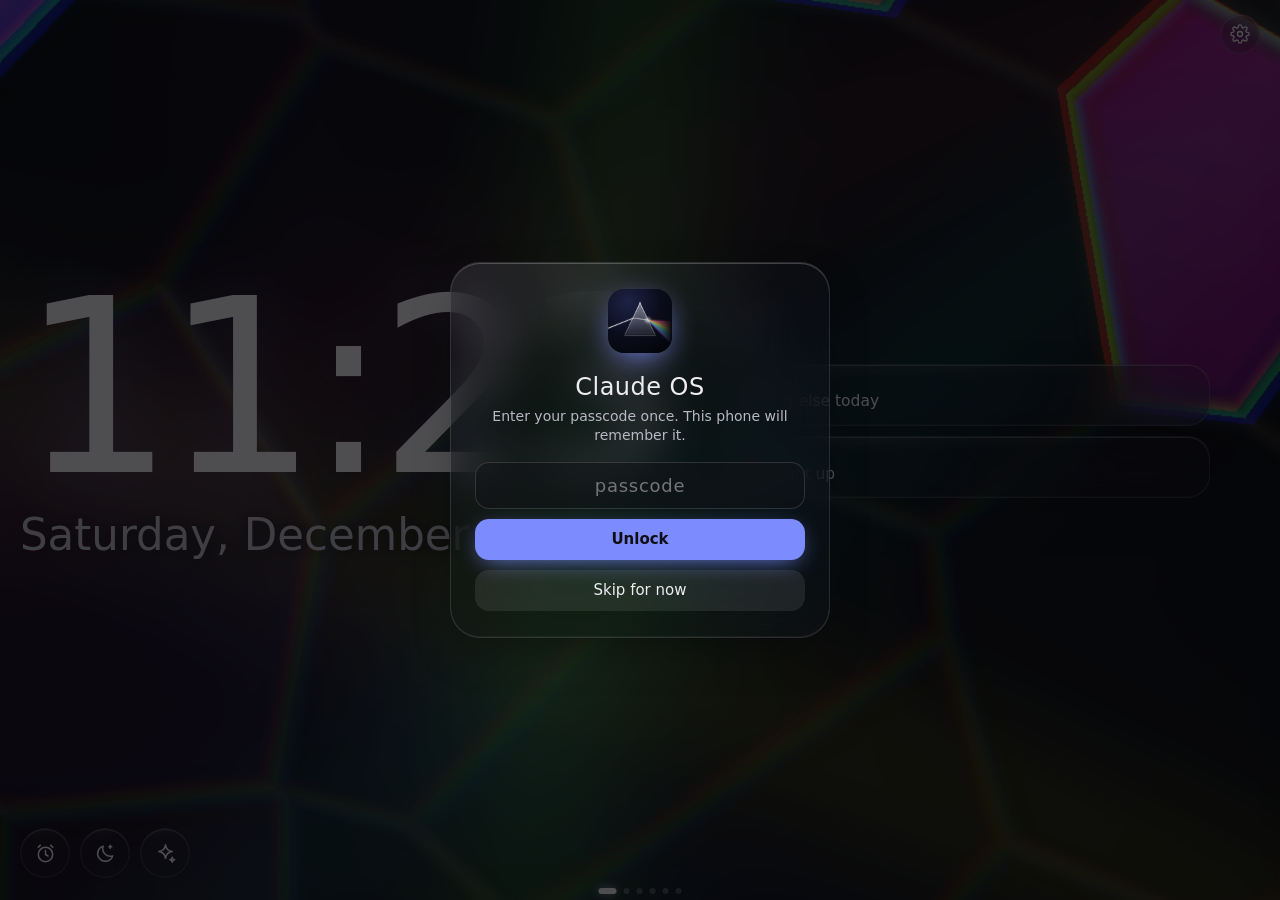
==== os/index.html @ 345c56c1 "Claude OS 2: swipe panels that loop, glass light backgrounds, calendar timetable, Blueprints, music," ====
<!doctype html>
<html lang="en">
<head>
<meta charset="utf-8">
<meta name="viewport" content="width=device-width, initial-scale=1, viewport-fit=cover, user-scalable=no">
<title>Claude OS</title>
<meta name="description" content="A desk display for Steven: clock, weather, the day ahead, timers, alarms, flags, and messages from Claude.">
<meta name="apple-mobile-web-app-capable" content="yes">
<meta name="mobile-web-app-capable" content="yes">
<meta name="apple-mobile-web-app-status-bar-style" content="black-translucent">
<meta name="apple-mobile-web-app-title" content="Claude OS">
<meta name="theme-color" content="#07080f">
<link rel="icon" href="icons/favicon.svg?v=1" type="image/svg+xml">
<link rel="icon" href="icons/favicon-32.png?v=1" sizes="32x32" type="image/png">
<link rel="apple-touch-icon" href="icons/apple-touch-icon.png?v=1">
<link rel="manifest" href="manifest.webmanifest?v=1">
<meta property="og:type" content="website">
<meta property="og:title" content="Claude OS">
<meta property="og:description" content="Clock, weather, the day ahead, timers, alarms, and messages from Claude.">
<meta property="og:image" content="https://feirzen.github.io/flag-hub/os/icons/og-image.png?v=1">
<meta property="og:url" content="https://feirzen.github.io/flag-hub/os/">
<meta name="twitter:card" content="summary_large_image">
<link rel="stylesheet" href="os.css?v=2">
</head>
<body>
<canvas id="gl" aria-hidden="true"></canvas>
<canvas id="prism" aria-hidden="true"></canvas>
<div id="dim" aria-hidden="true"></div>

<div id="mini" class="glass"></div>
<main id="deck"></main>
<div id="dots"></div>
<button id="gear" class="glass round" aria-label="Settings"></button>
<div id="toast" class="glass"></div>
<div id="net" hidden>offline</div>

<div id="sheetBack" hidden><div id="sheet" class="glass" role="dialog" aria-modal="true"></div></div>
<div id="ring" hidden></div>
<div id="gate"></div>

<script src="bg.js?v=2"></script>
<script src="prism.js?v=2"></script>
<script src="os.js?v=2"></script>
<script src="https://feirzen.github.io/flag-hub/kit/kit.js" data-app="claude-os" data-name="Claude OS" data-longpress="off" defer></script>
</body>
</html>
---- os/os.css ----
/* Claude OS: glass and light. Colors come from the kit (Light / Dark / Sepia / Chameleon). */
:root {
  --bg: #07080f; --surface: #12141f; --surface2: #0c0e17; --border: #232637; --border2: #353a52;
  --text: #f2f3fa; --dim: #b9bdd3; --muted: #7b809c; --accent: #9d8cff; --accBg: rgba(157,140,255,.14);
  --ok: #5fd7a4; --bad: #ff8a8a; --star: #f5c35a; --scrim: rgba(7,8,15,.82); --shadow: rgba(0,0,0,.55);
  --hi: rgba(255,255,255,.22); --glassA: 30%;
  --spectrum: #ff5f6d, #ffb347, #ffe66d, #6dffb0, #5fc8ff, #8b7bff, #d77bff;
  --ease: cubic-bezier(.22,.8,.24,1); --spring: cubic-bezier(.34,1.4,.5,1);
  --padT: max(14px, env(safe-area-inset-top)); --padR: max(20px, env(safe-area-inset-right));
  --padB: max(14px, env(safe-area-inset-bottom)); --padL: max(20px, env(safe-area-inset-left));
}
:root[data-mode="light"] { --hi: rgba(255,255,255,.75); --glassA: 55%; }

* { box-sizing: border-box; }
html, body { height: 100%; margin: 0; }
body { background: var(--bg); color: var(--text); overflow: hidden;
  font: 15px/1.4 -apple-system, BlinkMacSystemFont, "SF Pro Display", "Segoe UI", system-ui, sans-serif;
  -webkit-user-select: none; user-select: none; -webkit-tap-highlight-color: transparent; -webkit-font-smoothing: antialiased; }
button { font: inherit; color: inherit; background: none; border: 0; padding: 0; cursor: pointer; text-align: inherit; }
input { font: inherit; color: inherit; }
svg { display: block; }
[hidden] { display: none !important; }
.mut { color: var(--muted); } .dim { color: var(--dim); }

/* ---------- background ---------- */
#gl, #prism { position: fixed; inset: 0; width: 100%; height: 100%; z-index: 0; transition: opacity .65s ease; }
#prism { display: none; }
body.bg-swap #gl, body.bg-swap #prism { opacity: 0; }
#dim { position: fixed; inset: 0; background: #000; opacity: 0; pointer-events: none; z-index: 40; transition: opacity 3s ease; }

/* ---------- glass ---------- */
.glass { position: relative; isolation: isolate;
  background: color-mix(in srgb, var(--surface) var(--glassA), transparent);
  -webkit-backdrop-filter: blur(24px) saturate(180%); backdrop-filter: blur(24px) saturate(180%);
  border: 1px solid color-mix(in srgb, var(--text) 13%, transparent);
  box-shadow: inset 0 1px 0 var(--hi), inset 0 -1px 0 color-mix(in srgb, var(--text) 5%, transparent), 0 18px 50px -20px var(--shadow);
  border-radius: 22px; overflow: hidden; }
.glass::before { content: ""; position: absolute; inset: -40% -60%; z-index: -1; pointer-events: none;
  background: linear-gradient(105deg, transparent 42%, color-mix(in srgb, white 9%, transparent) 50%, transparent 58%);
  transform: translateX(-60%); animation: glint 11s var(--ease) infinite; animation-delay: var(--gd, 0s); }
.glass::after { content: ""; position: absolute; inset: 0; z-index: -1; pointer-events: none; border-radius: inherit;
  background: radial-gradient(120% 60% at 20% -10%, color-mix(in srgb, white 10%, transparent), transparent 60%); }
@keyframes glint { 0%, 55% { transform: translateX(-60%); } 100% { transform: translateX(60%); } }
.round { width: 50px; height: 50px; border-radius: 50%; display: grid; place-items: center; flex: none; transition: transform .35s var(--spring); }
.round:active { transform: scale(.9); }
.round svg { width: 23px; height: 23px; }
.pill { border-radius: 999px; }

/* ---------- deck of panels (loops forever) ---------- */
#deck { position: fixed; inset: 0; z-index: 10; display: flex; overflow-x: auto; overflow-y: hidden;
  scroll-snap-type: x mandatory; scrollbar-width: none; overscroll-behavior: none; -webkit-overflow-scrolling: touch; }
#deck::-webkit-scrollbar { display: none; }
#deck.nosnap { scroll-snap-type: none; }
.page { flex: 0 0 100%; width: 100%; height: 100%; scroll-snap-align: start; scroll-snap-stop: always; position: relative; min-width: 0;
  padding: var(--padT) var(--padR) calc(var(--padB) + 14px) var(--padL); }
.read { padding-top: calc(var(--padT) + 50px); display: grid; gap: 12px; min-height: 0; }
#dots { position: fixed; z-index: 20; left: 50%; bottom: max(6px, calc(env(safe-area-inset-bottom) - 8px)); transform: translateX(-50%); display: flex; gap: 7px; transition: opacity .9s var(--ease); }
#dots i { width: 6px; height: 6px; border-radius: 3px; background: color-mix(in srgb, var(--text) 25%, transparent); transition: .45s var(--spring); }
#dots i.on { width: 18px; background: var(--text); box-shadow: 0 0 10px color-mix(in srgb, var(--text) 60%, transparent); }
#mini { position: fixed; z-index: 20; top: var(--padT); left: var(--padL); padding: 6px 14px; border-radius: 999px; font-size: 19px; font-weight: 300; font-variant-numeric: tabular-nums;
  opacity: 0; transform: translateY(-8px) scale(.96); transition: .5s var(--ease); pointer-events: none; }
#mini small { font-size: 11.5px; color: var(--muted); margin-left: 6px; letter-spacing: .02em; }
body.reading #mini { opacity: 1; transform: none; }
#gear { position: fixed; top: var(--padT); right: var(--padR); width: 40px; height: 40px; z-index: 30; transition: opacity .9s var(--ease); }
#gear svg { width: 20px; height: 20px; }
#toast { position: fixed; z-index: 45; left: 50%; top: 40%; transform: translate(-50%, -50%) scale(.9); padding: 10px 20px; border-radius: 999px; font-size: 15px; opacity: 0; pointer-events: none; transition: .5s var(--spring); }
#toast.on { opacity: 1; transform: translate(-50%, -50%); }
#net { position: fixed; z-index: 20; right: 70px; top: calc(var(--padT) + 12px); font-size: 10.5px; letter-spacing: .12em; text-transform: uppercase; color: var(--muted); }

/* ---------- home ---------- */
.home { display: grid; grid-template-columns: minmax(0, 1.25fr) minmax(0, 1fr); gap: 20px; align-items: center; }
.hl { min-width: 0; transition: transform 2.2s var(--ease); align-self: center; margin-top: -30px; }
.clock { display: flex; align-items: flex-start; gap: .1em; line-height: .88; font-weight: 200; letter-spacing: -.045em;
  font-size: min(19vw, 38vh); font-variant-numeric: tabular-nums; white-space: nowrap; }
.hm { background: linear-gradient(100deg, var(--text) 0%, var(--text) 38%, #ff7a85 44%, #ffd27a 47%, #9dffc9 50%, #7fd4ff 53%, #b49bff 56%, var(--text) 62%, var(--text) 100%);
  background-size: 320% 100%; background-position: 100% 0; -webkit-background-clip: text; background-clip: text; color: transparent;
  animation: sheen 16s linear infinite; filter: drop-shadow(0 0 28px color-mix(in srgb, var(--accent) 22%, transparent)); }
@keyframes sheen { 0% { background-position: 100% 0; } 45%, 100% { background-position: 0% 0; } }
.ampm { font-size: .2em; font-weight: 400; letter-spacing: .06em; color: var(--dim); margin-top: .5em; }
.date { margin-top: 10px; font-size: min(3.4vw, 6vh); color: var(--dim); text-shadow: 0 1px 14px var(--bg); }
.wx { margin-top: 12px; display: inline-flex; align-items: center; gap: 10px; padding: 7px 16px 7px 10px; font-size: 15px; }
.wx .wi svg { width: 28px; height: 28px; } .wx b { font-size: 19px; font-weight: 500; } .wx .mut { font-size: 13px; }
.headline { margin-top: 10px; font-size: 15px; color: var(--dim); text-shadow: 0 1px 10px var(--bg); display: -webkit-box; -webkit-line-clamp: 2; -webkit-box-orient: vertical; overflow: hidden; }
.glance { display: flex; flex-direction: column; gap: 10px; align-self: center; margin-top: -24px; padding-right: 50px; min-width: 0; }
.g { display: flex; gap: 12px; align-items: center; padding: 12px 14px; width: 100%; transition: transform .35s var(--spring); }
.g:active { transform: scale(.97); }
.g > div { min-width: 0; flex: 1; }
.g .k { font-size: 10.5px; letter-spacing: .14em; text-transform: uppercase; color: var(--muted); }
.g .v { font-size: 15.5px; white-space: nowrap; overflow: hidden; text-overflow: ellipsis; }
.g .n { flex: none; min-width: 26px; height: 26px; padding: 0 7px; border-radius: 13px; display: grid; place-items: center; font-size: 13px; font-weight: 600; background: var(--accent); color: var(--bg); box-shadow: 0 0 14px var(--accent); }
.g .n.red { background: #ff5a3c; box-shadow: 0 0 14px #ff5a3c; } .g .n.teal { background: #2bb5a0; box-shadow: 0 0 14px #2bb5a0; }
.g .n.soft { background: color-mix(in srgb, var(--text) 14%, transparent); color: var(--text); box-shadow: none; }
.glance[data-count="4"] .g, .glance[data-count="5"] .g { padding: 8px 12px; } .glance[data-count="5"] { gap: 7px; }
.dock { position: absolute; left: var(--padL); right: var(--padR); bottom: calc(var(--padB) + 8px); display: flex; align-items: center; gap: 10px; transition: opacity .9s var(--ease); }
.chips { display: flex; gap: 8px; overflow-x: auto; scrollbar-width: none; min-width: 0; }
.chips::-webkit-scrollbar { display: none; }
.chip { display: flex; align-items: center; gap: 8px; padding: 6px 12px 6px 6px; border-radius: 999px; flex: none; font-variant-numeric: tabular-nums; font-size: 14px; animation: pop .5s var(--spring); }
.chip svg { width: 34px; height: 34px; } .chip .ai { width: 34px; display: grid; place-items: center; color: var(--star); } .chip .ai svg { width: 22px; height: 22px; }
.chip .lbl { color: var(--muted); font-size: 12px; max-width: 8em; overflow: hidden; text-overflow: ellipsis; white-space: nowrap; }
.chip.paused { opacity: .6; }
@keyframes pop { from { transform: scale(.6); opacity: 0; } }

/* ---------- reading panels ---------- */
.card { padding: 14px 16px; min-height: 0; overflow-y: auto; scrollbar-width: none; }
.card::-webkit-scrollbar { display: none; }
.h { font-size: 11px; letter-spacing: .14em; text-transform: uppercase; color: var(--muted); margin: 0 0 8px; }
.sum { font-size: 16px; line-height: 1.45; margin: 0 0 10px; }
.empty { color: var(--muted); padding: 18px 0; text-align: center; } .empty.sm { padding: 6px 0; text-align: left; }
.link { color: var(--accent); text-decoration: none; font-size: 13px; }
.rowhead { display: flex; align-items: center; justify-content: space-between; gap: 10px; padding-right: 50px; }
.rowhead .h { margin: 0; }

.today { grid-template-columns: minmax(0, 1.35fr) minmax(0, 1fr); }
.ev { display: grid; grid-template-columns: 84px 1fr; gap: 10px; padding: 8px 0; border-top: 1px solid color-mix(in srgb, var(--text) 8%, transparent); align-items: baseline; }
.ev:first-of-type { border-top: 0; }
.ev .t { font-variant-numeric: tabular-nums; color: var(--dim); font-size: 14px; } .ev .w { color: var(--muted); font-size: 12.5px; }
.ev.past { opacity: .42; } .ev.next .t { color: var(--accent); }
.ev.next .n { text-shadow: 0 0 18px color-mix(in srgb, var(--accent) 55%, transparent); }
.tags { display: flex; flex-wrap: wrap; gap: 6px; }
.tag { padding: 4px 11px; border-radius: 999px; font-size: 13px; background: color-mix(in srgb, var(--accent) 16%, transparent); border: 1px solid color-mix(in srgb, var(--accent) 30%, transparent); }
.wxbig { display: flex; align-items: center; gap: 12px; }
.wxbig .wi svg { width: 46px; height: 46px; } .wxbig b { font-size: 46px; font-weight: 200; line-height: 1; }
.fc { display: grid; grid-template-columns: 44px 28px 40px 1fr; align-items: center; padding: 5px 0; font-size: 14px; border-top: 1px solid color-mix(in srgb, var(--text) 7%, transparent); }
.fc > span:last-child { text-align: right; } .fc .fi svg { width: 22px; height: 22px; } .fc .mut { font-size: 12px; }
.palabra { margin-top: 10px; padding: 9px 12px; border-radius: 14px; background: color-mix(in srgb, var(--accent) 11%, transparent); font-size: 14px; }

/* calendar */
.calendar { grid-template-rows: minmax(0, 1fr); }
.calcard { display: flex; flex-direction: column; padding: 10px 12px 0; }
.calhead { display: flex; align-items: center; justify-content: space-between; margin-bottom: 4px; }
.calhead .h { margin: 0; font-size: 12px; }
.calbody { flex: 1; min-height: 0; display: flex; flex-direction: column; }
.cgrid { display: grid; grid-template-columns: 42px repeat(var(--n), minmax(0, 1fr)); }
.cdh { text-align: center; padding: 2px 0 6px; font-size: 12px; color: var(--muted); display: flex; gap: 6px; justify-content: center; align-items: baseline; }
.cdh b { font-size: 17px; font-weight: 400; color: var(--dim); }
.cdh.on b { color: var(--bg); background: var(--accent); border-radius: 999px; padding: 0 8px; box-shadow: 0 0 14px var(--accent); }
.cgrid.ad { padding-bottom: 4px; border-bottom: 1px solid color-mix(in srgb, var(--text) 10%, transparent); }
.cad { display: flex; flex-wrap: wrap; gap: 3px; padding: 0 2px; }
.ce-ad { font-size: 11px; padding: 2px 7px; border-radius: 7px; background: color-mix(in srgb, var(--accent) 22%, transparent); white-space: nowrap; overflow: hidden; text-overflow: ellipsis; max-width: 100%; }
.ce-ad.routine { background: color-mix(in srgb, var(--text) 8%, transparent); color: var(--muted); }
.cscroll { flex: 1; min-height: 0; overflow-y: auto; scrollbar-width: none; -webkit-mask-image: linear-gradient(transparent, #000 10px, #000 calc(100% - 14px), transparent); mask-image: linear-gradient(transparent, #000 10px, #000 calc(100% - 14px), transparent); }
.cscroll::-webkit-scrollbar { display: none; }
.cgrid.body { position: relative; margin: 6px 0 10px; background-image: repeating-linear-gradient(to bottom, color-mix(in srgb, var(--text) 8%, transparent) 0 1px, transparent 1px var(--hp)); }
.gut { position: relative; }
.hr { position: absolute; left: 0; right: 6px; transform: translateY(-50%); font-size: 10.5px; color: var(--muted); text-align: right; font-variant-numeric: tabular-nums; }
.ccol { position: relative; border-left: 1px solid color-mix(in srgb, var(--text) 7%, transparent); }
.ccol.on { background: linear-gradient(to bottom, color-mix(in srgb, var(--accent) 6%, transparent), transparent); }
.ce { position: absolute; border-radius: 8px; padding: 3px 6px; overflow: hidden; font-size: 11.5px; line-height: 1.25;
  background: color-mix(in srgb, var(--accent) 24%, transparent); border-left: 3px solid var(--accent);
  -webkit-backdrop-filter: blur(10px); backdrop-filter: blur(10px); }
.ce b { font-weight: 500; display: block; white-space: nowrap; overflow: hidden; text-overflow: ellipsis; }
.ce span { color: var(--dim); font-size: 10.5px; }
.ce.routine { background: color-mix(in srgb, var(--text) 6%, transparent); border-left-color: color-mix(in srgb, var(--text) 25%, transparent); color: var(--muted); }
.ce.routine b { font-weight: 400; } .ce.routine span { color: var(--muted); }
.ce.key { background: color-mix(in srgb, var(--accent) 38%, transparent); box-shadow: 0 0 18px -4px var(--accent); border-left-color: #fff; }
.now { position: absolute; left: -4px; right: 0; height: 2px; background: linear-gradient(90deg, #ff7a85, #ffd27a, #9dffc9, #7fd4ff, #b49bff); box-shadow: 0 0 10px #fff8; z-index: 2; }
.now::before { content: ""; position: absolute; left: -2px; top: -3px; width: 8px; height: 8px; border-radius: 50%; background: #ff7a85; box-shadow: 0 0 8px #ff7a85; }

/* inbox */
.inbox { grid-template-rows: auto minmax(0, 1fr); }
.inboxgrid { display: grid; grid-template-columns: 1fr 1fr; gap: 10px; align-content: start; overflow-y: auto; scrollbar-width: none; min-height: 0; padding-bottom: 6px; }
.inboxgrid::-webkit-scrollbar { display: none; }
.inboxgrid .empty { grid-column: 1 / -1; }
.msg { padding: 12px 14px 12px 28px; border-radius: 18px; transition: opacity .3s; }
.msg::before { content: ""; position: absolute; left: 12px; top: 18px; width: 7px; height: 7px; border-radius: 50%; background: var(--c, var(--accent)); box-shadow: 0 0 10px var(--c, var(--accent)); z-index: 1; }
.msg.read { opacity: .55; } .msg.read::before { box-shadow: none; }
.msg .tt { font-weight: 600; font-size: 15px; }
.msg .bd { color: var(--dim); font-size: 14px; margin-top: 2px; display: -webkit-box; -webkit-line-clamp: 3; -webkit-box-orient: vertical; overflow: hidden; }
.msg.open { grid-column: 1 / -1; } .msg.open .bd { -webkit-line-clamp: unset; display: block; }
.msg .meta { color: var(--muted); font-size: 12px; margin-top: 4px; } .msg .meta a { color: var(--accent); text-decoration: none; }
.lv-good { --c: var(--ok); } .lv-warn { --c: var(--star); } .lv-alert { --c: var(--bad); }

/* flags */
.flags { grid-template-rows: auto minmax(0, 1fr); }
.stats { display: grid; grid-template-columns: repeat(4, 1fr); gap: 8px; margin-bottom: 10px; }
.stat { padding: 8px 10px; border-radius: 14px; background: color-mix(in srgb, var(--text) 6%, transparent); }
.stat b { display: block; font-size: 20px; font-weight: 500; } .stat span { font-size: 10px; letter-spacing: .1em; text-transform: uppercase; color: var(--muted); }
.fl { display: flex; gap: 8px; padding: 8px 0; border-top: 1px solid color-mix(in srgb, var(--text) 8%, transparent); font-size: 14px; align-items: flex-start; }
.fl .p { color: var(--muted); font-size: 12px; white-space: nowrap; margin-top: 1px; }
.fl .x { flex: 1; min-width: 0; overflow: hidden; text-overflow: ellipsis; white-space: nowrap; }
.fl .d { width: 7px; height: 7px; border-radius: 50%; flex: none; margin-top: 7px; background: #ff5a3c; } .fl .d.teal { background: #2bb5a0; }

/* music */
.music { display: flex; flex-direction: column; gap: 10px; }
.mtabs { display: flex; gap: 6px; flex-wrap: wrap; }
.mt { padding: 6px 14px; border-radius: 999px; font-size: 14px; color: var(--dim); background: color-mix(in srgb, var(--text) 7%, transparent); }
.mt.on { color: var(--text); background: color-mix(in srgb, var(--text) 16%, transparent); box-shadow: inset 0 1px 0 var(--hi); }
.player { flex: 1; min-height: 0; border-radius: 14px; overflow: hidden; }
.player iframe { width: 100%; height: 100%; min-height: 152px; border: 0; border-radius: 14px; display: block; }

/* ---------- screensaver ---------- */
body.idle .glance, body.idle .dock, body.idle #gear, body.idle .headline, body.idle #dots, body.idle #toast { opacity: 0; pointer-events: none; }
body.idle .glance { transform: translateX(30px); transition: opacity .9s var(--ease), transform .9s var(--ease); }
body.idle #deck { overflow: hidden; }
body.idle .wx { pointer-events: none; }

/* ---------- controls shared by sheets ---------- */
.seg { display: inline-flex; padding: 3px; border-radius: 999px; background: color-mix(in srgb, var(--text) 8%, transparent); flex-wrap: wrap; }
.seg.glass { background: color-mix(in srgb, var(--surface) var(--glassA), transparent); }
.seg button { padding: 6px 13px; border-radius: 999px; font-size: 13.5px; color: var(--dim); transition: background .3s, color .3s; }
.seg button.on { background: color-mix(in srgb, var(--text) 16%, transparent); color: var(--text); box-shadow: inset 0 1px 0 var(--hi); }
#sheetBack { position: fixed; inset: 0; z-index: 50; display: grid; place-items: center; padding: 12px; background: color-mix(in srgb, var(--bg) 35%, transparent); animation: fade .35s var(--ease); }
#sheet { width: min(620px, 100%); max-height: calc(100vh - 24px); overflow-y: auto; padding: 16px 20px 20px; border-radius: 28px;
  background: color-mix(in srgb, var(--surface) 62%, transparent); animation: rise .5s var(--spring); scrollbar-width: none; }
#sheet::-webkit-scrollbar { display: none; }
@keyframes fade { from { opacity: 0; } }
@keyframes rise { from { transform: translateY(24px) scale(.96); opacity: 0; } }
.sh-top { display: flex; align-items: center; justify-content: space-between; margin-bottom: 12px; }
.sh-top h2 { margin: 0; font-size: 20px; font-weight: 600; }
.close { width: 34px; height: 34px; border-radius: 50%; display: grid; place-items: center; background: color-mix(in srgb, var(--text) 10%, transparent); }
.close svg { width: 16px; height: 16px; }
.grid { display: grid; grid-template-columns: repeat(auto-fill, minmax(76px, 1fr)); gap: 8px; }
.btn { padding: 10px 14px; border-radius: 14px; background: color-mix(in srgb, var(--text) 9%, transparent); font-size: 15px; text-align: center; transition: transform .3s var(--spring), background .2s; }
.btn:active { transform: scale(.94); }
.btn.pri { background: var(--accent); color: var(--bg); font-weight: 600; box-shadow: 0 6px 24px -8px var(--accent); }
.btn.bad { color: var(--bad); }
.row { display: flex; align-items: center; gap: 10px; margin-top: 12px; flex-wrap: wrap; }
.row.sp { justify-content: space-between; } .row.center { justify-content: center; } .row.tight { margin-top: 6px; }
.tog { display: grid; grid-template-columns: 1fr 1fr; column-gap: 24px; }
.lbl2 { font-size: 13px; color: var(--muted); }
.field { flex: 1; min-width: 120px; padding: 10px 12px; border-radius: 14px; border: 1px solid color-mix(in srgb, var(--text) 14%, transparent);
  background: color-mix(in srgb, var(--surface2) 50%, transparent); outline: none; -webkit-user-select: text; user-select: text; }
.field:focus { border-color: var(--accent); }
input[type="time"].field { flex: none; min-width: 130px; font-size: 20px; }
.step { display: flex; align-items: center; gap: 6px; }
.step b { font-size: 34px; font-weight: 300; min-width: 2.2ch; text-align: center; font-variant-numeric: tabular-nums; }
.step .btn { width: 44px; padding: 8px 0; }
.days { display: flex; gap: 6px; }
.day { width: 34px; height: 34px; border-radius: 50%; display: grid; place-items: center; font-size: 13px; background: color-mix(in srgb, var(--text) 8%, transparent); color: var(--muted); }
.day.on { background: var(--accent); color: var(--bg); }
.item { display: flex; align-items: center; gap: 12px; padding: 10px 0; border-top: 1px solid color-mix(in srgb, var(--text) 8%, transparent); }
.item .big { font-size: 26px; font-weight: 300; font-variant-numeric: tabular-nums; } .item .sub { font-size: 12.5px; color: var(--muted); }
.grow { flex: 1; min-width: 0; }
.sw { width: 50px; height: 30px; border-radius: 999px; background: color-mix(in srgb, var(--text) 16%, transparent); position: relative; flex: none; transition: background .3s; }
.sw::after { content: ""; position: absolute; top: 3px; left: 3px; width: 24px; height: 24px; border-radius: 50%; background: #fff; box-shadow: 0 2px 6px rgba(0,0,0,.3); transition: transform .4s var(--spring); }
.sw.on { background: var(--ok); } .sw.on::after { transform: translateX(20px); }
input[type="range"] { flex: 1; accent-color: var(--accent); min-width: 120px; }
.ver { margin-top: 16px; font-size: 11.5px; color: var(--muted); text-align: center; }

/* ---------- ringing ---------- */
#ring { position: fixed; inset: 0; z-index: 60; display: grid; place-items: center; text-align: center;
  background: radial-gradient(circle at 50% 45%, color-mix(in srgb, var(--accent) 22%, transparent), color-mix(in srgb, var(--bg) 82%, transparent) 70%);
  -webkit-backdrop-filter: blur(18px); backdrop-filter: blur(18px); animation: fade .5s var(--ease); }
.orb { position: relative; width: min(38vh, 220px); aspect-ratio: 1; margin: 0 auto 18px; }
.orb i { position: absolute; inset: 0; border-radius: 50%; border: 1.5px solid color-mix(in srgb, var(--accent) 70%, white); animation: wave 2.4s var(--ease) infinite; opacity: 0; }
.orb i:nth-child(2) { animation-delay: .8s; } .orb i:nth-child(3) { animation-delay: 1.6s; }
.orb b { position: absolute; inset: 22%; border-radius: 50%; background: conic-gradient(from 0deg, var(--spectrum), #ff5f6d); filter: blur(16px) saturate(140%); animation: spin 6s linear infinite, breathe 2.4s ease-in-out infinite; }
.orb em { position: absolute; inset: 30%; border-radius: 50%; background: radial-gradient(circle at 35% 30%, #fff, color-mix(in srgb, white 30%, transparent) 60%, transparent 72%); }
@keyframes wave { 0% { transform: scale(.5); opacity: .9; } 100% { transform: scale(1.35); opacity: 0; } }
@keyframes spin { to { transform: rotate(360deg); } }
@keyframes breathe { 50% { opacity: .65; } }
#ring h2 { margin: 0; font-size: 30px; font-weight: 300; } #ring p { margin: 4px 0 18px; color: var(--dim); }
#ring .btn { min-width: 130px; padding: 14px 18px; font-size: 17px; }

/* ---------- gate ---------- */
#gate { position: fixed; inset: 0; z-index: 70; display: grid; place-items: center; text-align: center; transition: opacity 1.2s var(--ease); }
#gate.lock { background: color-mix(in srgb, var(--bg) 30%, transparent); }
#gate.gone { opacity: 0; pointer-events: none; }
.gate-card { width: min(380px, 90vw); padding: 26px 24px; border-radius: 30px; }
.gate-card img { width: 64px; height: 64px; border-radius: 16px; box-shadow: 0 8px 30px -8px var(--accent); }
.gate-card h1 { margin: 12px 0 2px; font-size: 24px; font-weight: 300; letter-spacing: .02em; }
.gate-card p { margin: 0 0 16px; color: var(--dim); font-size: 14px; }
.gate-card .field { width: 100%; text-align: center; font-size: 18px; letter-spacing: .04em; }
.gate-card .btn { width: 100%; margin-top: 10px; }
.shake { animation: shake .45s; }
@keyframes shake { 20%, 60% { transform: translateX(-8px); } 40%, 80% { transform: translateX(8px); } }
.tapper { font-size: 13px; letter-spacing: .3em; text-transform: uppercase; color: var(--dim); animation: breathe 2.6s ease-in-out infinite; }

/* ---------- phone held upright ---------- */
@media (orientation: portrait) {
  .home { grid-template-columns: 1fr; grid-template-rows: auto auto; align-content: center; gap: 18px; }
  .clock { font-size: min(26vw, 20vh); } .date { font-size: 18px; }
  .glance { padding-right: 0; margin-top: 0; }
  .today, .inboxgrid { grid-template-columns: 1fr; }
  .tog { grid-template-columns: 1fr; }
  .stats { grid-template-columns: repeat(2, 1fr); }
}
@media (max-height: 420px) and (orientation: landscape) {
  .headline { -webkit-line-clamp: 1; }
  .round { width: 46px; height: 46px; }
}
@media (prefers-reduced-motion: reduce) { .glass::before, .hm { animation: none; } }
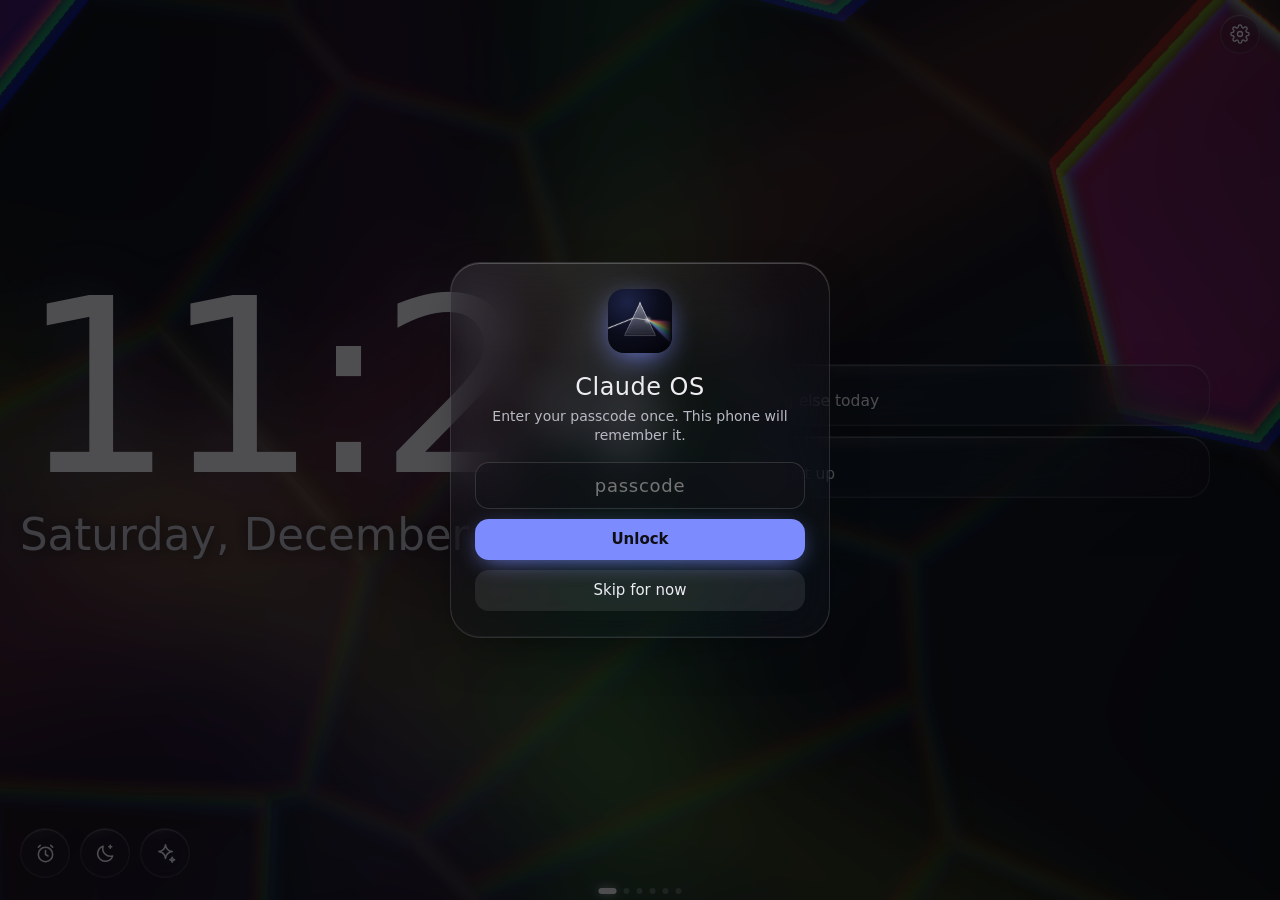
==== commit 58ddb55c: "Claude OS 2.1: colored light in light looks, tap the mini clock to go Home, sound works on silent, 4" ====
--- a/os/index.html
+++ b/os/index.html
@@ -20,7 +20,7 @@
 <meta property="og:image" content="https://feirzen.github.io/flag-hub/os/icons/og-image.png?v=1">
 <meta property="og:url" content="https://feirzen.github.io/flag-hub/os/">
 <meta name="twitter:card" content="summary_large_image">
-<link rel="stylesheet" href="os.css?v=2">
+<link rel="stylesheet" href="os.css?v=3">
 </head>
 <body>
 <canvas id="gl" aria-hidden="true"></canvas>
@@ -38,9 +38,9 @@
 <div id="ring" hidden></div>
 <div id="gate"></div>
 
-<script src="bg.js?v=2"></script>
-<script src="prism.js?v=2"></script>
-<script src="os.js?v=2"></script>
+<script src="bg.js?v=3"></script>
+<script src="prism.js?v=3"></script>
+<script src="os.js?v=3"></script>
 <script src="https://feirzen.github.io/flag-hub/kit/kit.js" data-app="claude-os" data-name="Claude OS" data-longpress="off" defer></script>
 </body>
 </html>
--- a/os/os.css
+++ b/os/os.css
@@ -60,7 +60,8 @@
 #mini { position: fixed; z-index: 20; top: var(--padT); left: var(--padL); padding: 6px 14px; border-radius: 999px; font-size: 19px; font-weight: 300; font-variant-numeric: tabular-nums;
   opacity: 0; transform: translateY(-8px) scale(.96); transition: .5s var(--ease); pointer-events: none; }
 #mini small { font-size: 11.5px; color: var(--muted); margin-left: 6px; letter-spacing: .02em; }
-body.reading #mini { opacity: 1; transform: none; }
+body.reading #mini { opacity: 1; transform: none; pointer-events: auto; cursor: pointer; }
+#mini:active { transform: scale(.94); }
 #gear { position: fixed; top: var(--padT); right: var(--padR); width: 40px; height: 40px; z-index: 30; transition: opacity .9s var(--ease); }
 #gear svg { width: 20px; height: 20px; }
 #toast { position: fixed; z-index: 45; left: 50%; top: 40%; transform: translate(-50%, -50%) scale(.9); padding: 10px 20px; border-radius: 999px; font-size: 15px; opacity: 0; pointer-events: none; transition: .5s var(--spring); }
@@ -280,3 +281,4 @@
   .round { width: 46px; height: 46px; }
 }
 @media (prefers-reduced-motion: reduce) { .glass::before, .hm { animation: none; } }
+:root[data-mode="light"] .wi svg, :root[data-mode="light"] .fi svg { filter: brightness(.5) saturate(1.8); }
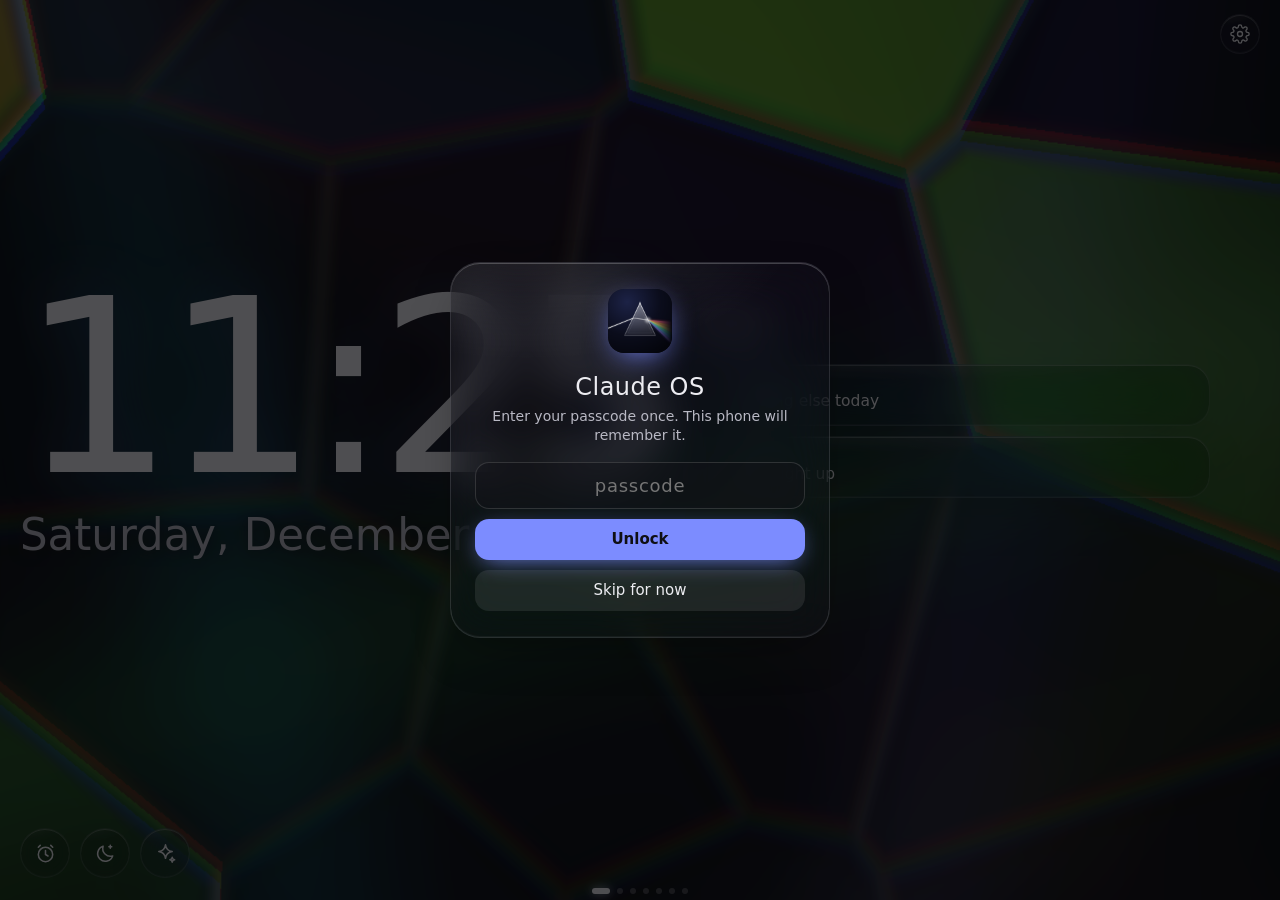
==== commit 5a1132eb: "Claude OS 2.2: Focus panel with Pomodoro, night mode, dim when untouched, weather moods (pond, glass" ====
--- a/os/index.html
+++ b/os/index.html
@@ -20,7 +20,7 @@
 <meta property="og:image" content="https://feirzen.github.io/flag-hub/os/icons/og-image.png?v=1">
 <meta property="og:url" content="https://feirzen.github.io/flag-hub/os/">
 <meta name="twitter:card" content="summary_large_image">
-<link rel="stylesheet" href="os.css?v=3">
+<link rel="stylesheet" href="os.css?v=4">
 </head>
 <body>
 <canvas id="gl" aria-hidden="true"></canvas>
@@ -38,9 +38,9 @@
 <div id="ring" hidden></div>
 <div id="gate"></div>
 
-<script src="bg.js?v=3"></script>
-<script src="prism.js?v=3"></script>
-<script src="os.js?v=3"></script>
+<script src="bg.js?v=4"></script>
+<script src="prism.js?v=4"></script>
+<script src="os.js?v=4"></script>
 <script src="https://feirzen.github.io/flag-hub/kit/kit.js" data-app="claude-os" data-name="Claude OS" data-longpress="off" defer></script>
 </body>
 </html>
--- a/os/os.css
+++ b/os/os.css
@@ -282,3 +282,30 @@
 }
 @media (prefers-reduced-motion: reduce) { .glass::before, .hm { animation: none; } }
 :root[data-mode="light"] .wi svg, :root[data-mode="light"] .fi svg { filter: brightness(.5) saturate(1.8); }
+
+/* ---------- focus ---------- */
+.read.focus { display: block; }
+.focus .focus { height: 100%; display: grid; grid-template-columns: auto minmax(0, 1fr); gap: 34px; align-items: center; padding: 0 20px; }
+.fring { position: relative; width: min(64vh, 300px); aspect-ratio: 1; display: grid; place-items: center; }
+.fring svg { position: absolute; inset: 0; width: 100%; height: 100%; transform: rotate(-90deg); overflow: visible; }
+.ftrack { fill: none; stroke: color-mix(in srgb, var(--text) 10%, transparent); stroke-width: 5; }
+.fprog { fill: none; stroke: var(--accent); stroke-width: 5; stroke-linecap: round; filter: drop-shadow(0 0 8px var(--accent)); transition: stroke-dashoffset 1s linear, stroke .8s; }
+.fring.brk .fprog { stroke: var(--ok); filter: drop-shadow(0 0 8px var(--ok)); }
+.fring .orb { position: absolute; inset: 14%; width: auto; margin: 0; opacity: .35; transition: opacity 1.2s var(--ease); }
+.fring .orb i, .fring .orb b { animation-play-state: paused; }
+.fring.run .orb { opacity: .5; } .fring.run .orb i, .fring.run .orb b { animation-play-state: running; }
+.fring.run .orb b { animation-duration: 14s, 5s; } .fring.brk.run .orb b { animation-duration: 5s, 2s; }
+.ftime { position: relative; font-size: min(15vh, 64px); font-weight: 200; font-variant-numeric: tabular-nums; letter-spacing: -.03em; text-shadow: 0 0 18px var(--bg), 0 0 4px var(--bg); }
+.fside { display: flex; flex-direction: column; gap: 8px; align-items: flex-start; }
+.fstate { font-size: 30px; font-weight: 300; }
+.fside .row { margin-top: 6px; }
+.fside .btn { min-width: 88px; }
+
+/* ---------- night mode: just a dim, warm clock ---------- */
+body.nightmode { background: #000; }
+body.nightmode #gl, body.nightmode #prism { opacity: 0; }
+body.nightmode .hm { background: none; color: #ff8a5c; filter: none; opacity: .32; animation: none; }
+body.nightmode .ampm, body.nightmode .date { color: #ff8a5c; opacity: .22; text-shadow: none; }
+body.nightmode .wx, body.nightmode .glance, body.nightmode .dock, body.nightmode #mini, body.nightmode #dots, body.nightmode #gear { opacity: 0 !important; pointer-events: none; }
+body.nightmode .glass { -webkit-backdrop-filter: none; backdrop-filter: none; }
+@media (orientation: portrait) { .focus .focus { grid-template-columns: 1fr; justify-items: center; } .fside { align-items: center; } }
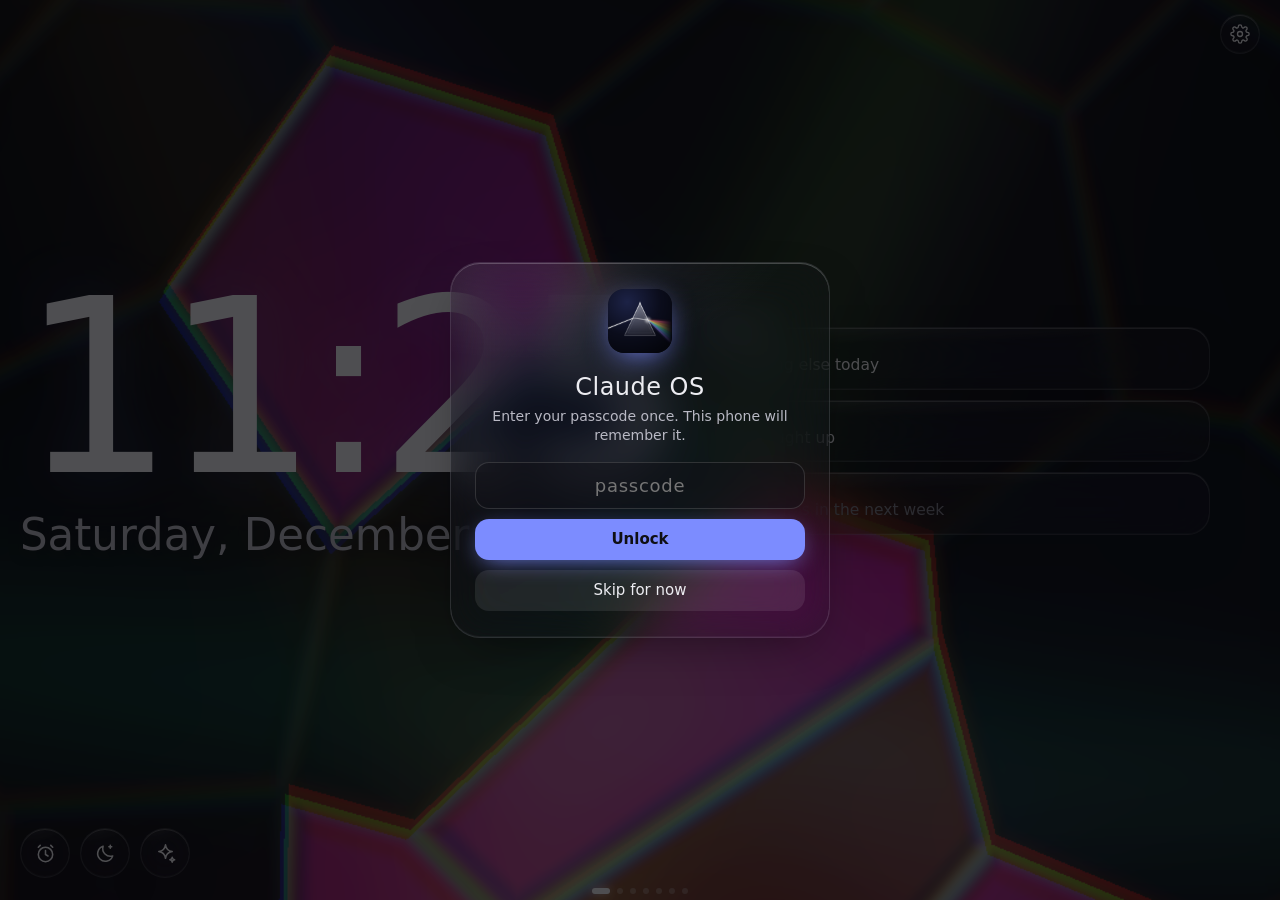
==== commit 206591b3: "Claude OS 2.3: Spotify remote, Study and Workout cards, slower drifting glass snow, glass orbs with " ====
--- a/os/index.html
+++ b/os/index.html
@@ -20,7 +20,7 @@
 <meta property="og:image" content="https://feirzen.github.io/flag-hub/os/icons/og-image.png?v=1">
 <meta property="og:url" content="https://feirzen.github.io/flag-hub/os/">
 <meta name="twitter:card" content="summary_large_image">
-<link rel="stylesheet" href="os.css?v=4">
+<link rel="stylesheet" href="os.css?v=5">
 </head>
 <body>
 <canvas id="gl" aria-hidden="true"></canvas>
@@ -38,9 +38,9 @@
 <div id="ring" hidden></div>
 <div id="gate"></div>
 
-<script src="bg.js?v=4"></script>
-<script src="prism.js?v=4"></script>
-<script src="os.js?v=4"></script>
+<script src="bg.js?v=5"></script>
+<script src="prism.js?v=5"></script>
+<script src="os.js?v=5"></script>
 <script src="https://feirzen.github.io/flag-hub/kit/kit.js" data-app="claude-os" data-name="Claude OS" data-longpress="off" defer></script>
 </body>
 </html>
--- a/os/os.css
+++ b/os/os.css
@@ -309,3 +309,24 @@
 body.nightmode .wx, body.nightmode .glance, body.nightmode .dock, body.nightmode #mini, body.nightmode #dots, body.nightmode #gear { opacity: 0 !important; pointer-events: none; }
 body.nightmode .glass { -webkit-backdrop-filter: none; backdrop-filter: none; }
 @media (orientation: portrait) { .focus .focus { grid-template-columns: 1fr; justify-items: center; } .fside { align-items: center; } }
+
+/* ---------- Spotify remote ---------- */
+.mt.connect { background: color-mix(in srgb, #1db954 30%, transparent); color: var(--text); }
+.np { display: grid; grid-template-columns: auto minmax(0, 1fr); gap: 18px; align-items: center; }
+.np.idle { grid-template-columns: 1fr; }
+.np .art { width: min(36vh, 170px); aspect-ratio: 1; border-radius: 16px; background: color-mix(in srgb, var(--text) 6%, transparent); }
+.np .art img { width: 100%; height: 100%; object-fit: cover; display: block; }
+.sptt { font-size: 20px; font-weight: 500; white-space: nowrap; overflow: hidden; text-overflow: ellipsis; }
+.spbar { height: 4px; border-radius: 2px; margin: 10px 0 12px; background: color-mix(in srgb, var(--text) 12%, transparent); overflow: hidden; }
+.spbar i { display: block; height: 100%; background: linear-gradient(90deg, #ff7a85, #ffd27a, #9dffc9, #7fd4ff, #b49bff); box-shadow: 0 0 8px #fff8; transition: width 1s linear; }
+.ctrl { display: flex; gap: 12px; align-items: center; }
+.ctrl .round svg { width: 20px; height: 20px; } .ctrl .big { width: 60px; height: 60px; } .ctrl .big svg { width: 26px; height: 26px; }
+.vol { display: flex; align-items: center; gap: 10px; margin-top: 12px; max-width: 320px; color: var(--muted); }
+.vol svg { width: 20px; height: 20px; flex: none; } .vol input { touch-action: none; }
+.devs { display: flex; gap: 6px; flex-wrap: wrap; }
+.plist { display: grid; grid-template-columns: repeat(auto-fill, minmax(150px, 1fr)); gap: 8px; }
+.pl { display: flex; align-items: center; gap: 8px; padding: 5px; border-radius: 12px; background: color-mix(in srgb, var(--text) 6%, transparent); font-size: 13.5px; min-width: 0; transition: transform .3s var(--spring); }
+.pl:active { transform: scale(.96); }
+.pl img, .pl .noimg { width: 36px; height: 36px; border-radius: 8px; object-fit: cover; flex: none; background: color-mix(in srgb, var(--accent) 25%, transparent); }
+.pl span:last-child { white-space: nowrap; overflow: hidden; text-overflow: ellipsis; }
+.music .player { overflow-y: auto; scrollbar-width: none; } .music .player::-webkit-scrollbar { display: none; }
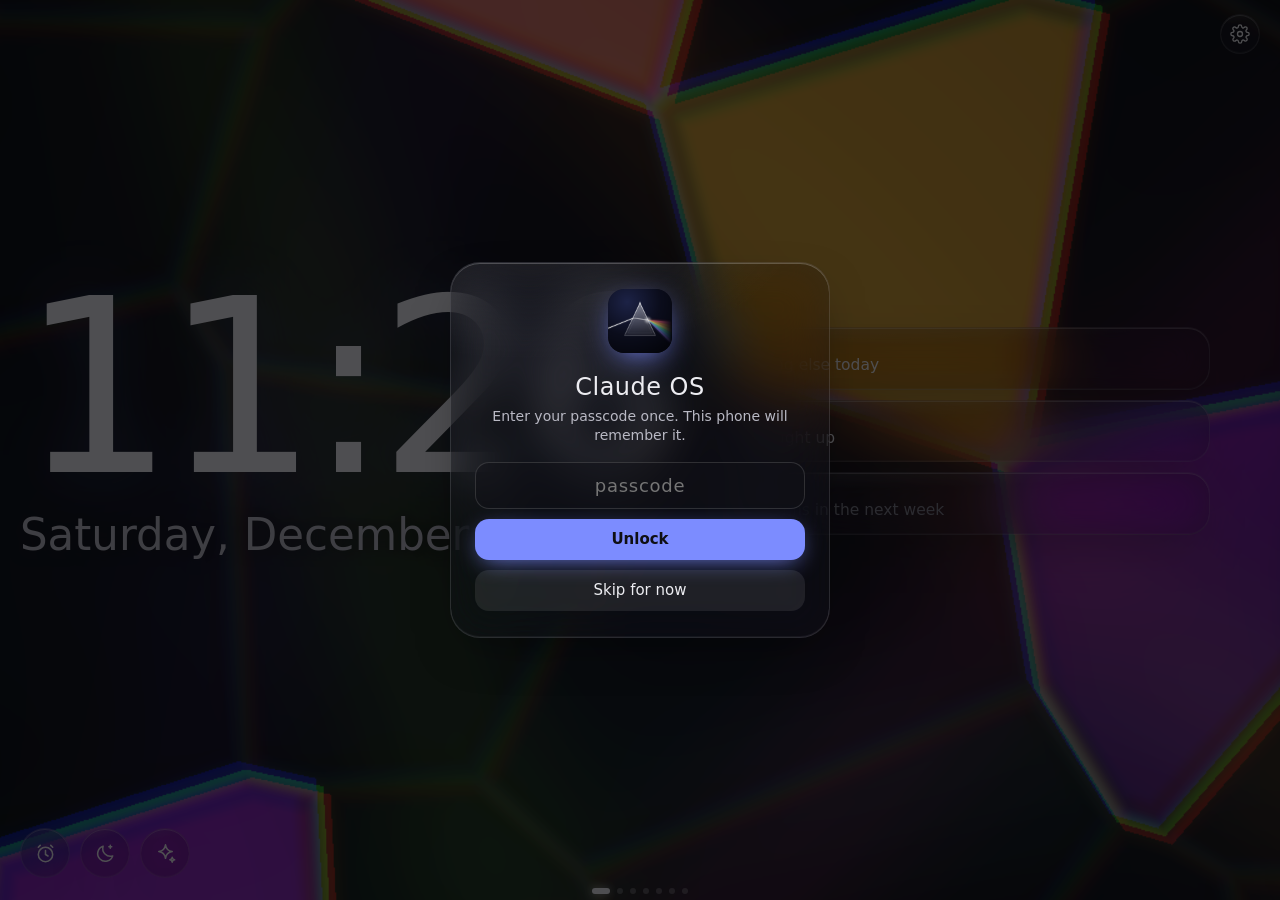
==== commit f924c84f: "Claude OS 2.4: orbs join the rotation, snow only when it snows, weather moods respect a manual skip," ====
--- a/os/index.html
+++ b/os/index.html
@@ -20,7 +20,7 @@
 <meta property="og:image" content="https://feirzen.github.io/flag-hub/os/icons/og-image.png?v=1">
 <meta property="og:url" content="https://feirzen.github.io/flag-hub/os/">
 <meta name="twitter:card" content="summary_large_image">
-<link rel="stylesheet" href="os.css?v=5">
+<link rel="stylesheet" href="os.css?v=6">
 </head>
 <body>
 <canvas id="gl" aria-hidden="true"></canvas>
@@ -38,9 +38,9 @@
 <div id="ring" hidden></div>
 <div id="gate"></div>
 
-<script src="bg.js?v=5"></script>
-<script src="prism.js?v=5"></script>
-<script src="os.js?v=5"></script>
+<script src="bg.js?v=6"></script>
+<script src="prism.js?v=6"></script>
+<script src="os.js?v=6"></script>
 <script src="https://feirzen.github.io/flag-hub/kit/kit.js" data-app="claude-os" data-name="Claude OS" data-longpress="off" defer></script>
 </body>
 </html>
--- a/os/os.css
+++ b/os/os.css
@@ -330,3 +330,5 @@
 .pl img, .pl .noimg { width: 36px; height: 36px; border-radius: 8px; object-fit: cover; flex: none; background: color-mix(in srgb, var(--accent) 25%, transparent); }
 .pl span:last-child { white-space: nowrap; overflow: hidden; text-overflow: ellipsis; }
 .music .player { overflow-y: auto; scrollbar-width: none; } .music .player::-webkit-scrollbar { display: none; }
+.nodev { padding: 12px 14px; border-radius: 14px; background: color-mix(in srgb, var(--star) 12%, transparent); border: 1px solid color-mix(in srgb, var(--star) 30%, transparent); font-size: 14.5px; line-height: 1.45; }
+.devs { align-items: center; } .devs .lbl2 { margin-right: 4px; }
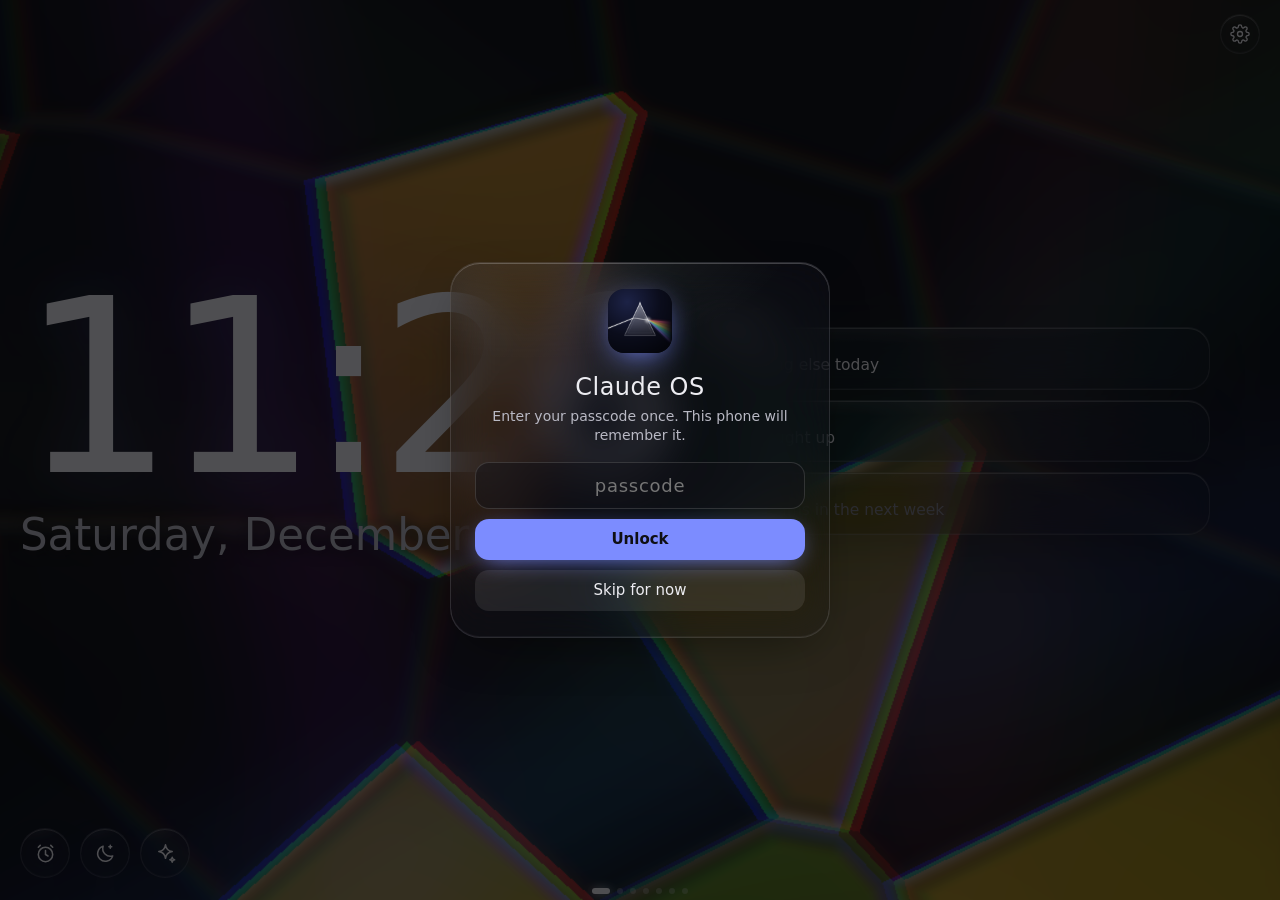
==== commit fc60b7ed: "Claude OS 2.5: Spotify search (songs, artists, playlists, albums) and a bigger Now Playing card with" ====
--- a/os/index.html
+++ b/os/index.html
@@ -20,7 +20,7 @@
 <meta property="og:image" content="https://feirzen.github.io/flag-hub/os/icons/og-image.png?v=1">
 <meta property="og:url" content="https://feirzen.github.io/flag-hub/os/">
 <meta name="twitter:card" content="summary_large_image">
-<link rel="stylesheet" href="os.css?v=6">
+<link rel="stylesheet" href="os.css?v=7">
 </head>
 <body>
 <canvas id="gl" aria-hidden="true"></canvas>
@@ -38,9 +38,9 @@
 <div id="ring" hidden></div>
 <div id="gate"></div>
 
-<script src="bg.js?v=6"></script>
-<script src="prism.js?v=6"></script>
-<script src="os.js?v=6"></script>
+<script src="bg.js?v=7"></script>
+<script src="prism.js?v=7"></script>
+<script src="os.js?v=7"></script>
 <script src="https://feirzen.github.io/flag-hub/kit/kit.js" data-app="claude-os" data-name="Claude OS" data-longpress="off" defer></script>
 </body>
 </html>
--- a/os/os.css
+++ b/os/os.css
@@ -332,3 +332,23 @@
 .music .player { overflow-y: auto; scrollbar-width: none; } .music .player::-webkit-scrollbar { display: none; }
 .nodev { padding: 12px 14px; border-radius: 14px; background: color-mix(in srgb, var(--star) 12%, transparent); border: 1px solid color-mix(in srgb, var(--star) 30%, transparent); font-size: 14.5px; line-height: 1.45; }
 .devs { align-items: center; } .devs .lbl2 { margin-right: 4px; }
+
+/* home music card with a time bar; Spotify search */
+.g.gm { align-items: center; }
+.gart { width: 46px; height: 46px; border-radius: 10px; overflow: hidden; flex: none; background: color-mix(in srgb, var(--text) 8%, transparent); box-shadow: 0 6px 18px -6px #000a; }
+.gart img { width: 100%; height: 100%; object-fit: cover; display: block; }
+.spbar.gbar { margin: 7px 0 1px; height: 3px; }
+.spsearch { display: flex; gap: 8px; align-items: center; width: 100%; }
+.spsearch .field { padding: 9px 14px; border-radius: 999px; }
+.spres:not(:empty) { margin-top: 10px; flex: 1; min-height: 0; overflow-y: auto; scrollbar-width: none; width: 100%; }
+.music:has(.spres:not(:empty)) .player { display: none; }
+.music:has(.spres:not(:empty)) .mtabs { flex: 1; min-height: 0; }
+.spres::-webkit-scrollbar { display: none; }
+.srg { display: grid; grid-template-columns: repeat(auto-fill, minmax(220px, 1fr)); gap: 6px; margin-bottom: 10px; }
+.sr { display: flex; align-items: center; gap: 10px; padding: 5px; border-radius: 12px; background: color-mix(in srgb, var(--text) 6%, transparent); min-width: 0; transition: transform .3s var(--spring); }
+.sr:active { transform: scale(.97); }
+.sr img, .sr .noimg { width: 40px; height: 40px; border-radius: 8px; object-fit: cover; flex: none; background: color-mix(in srgb, var(--accent) 25%, transparent); }
+.sr .rd { border-radius: 50%; }
+.srt { display: flex; flex-direction: column; min-width: 0; font-size: 13.5px; line-height: 1.3; }
+.srt b, .srt .mut { white-space: nowrap; overflow: hidden; text-overflow: ellipsis; font-weight: 500; } .srt .mut { font-size: 12px; font-weight: 400; }
+.mtabs:has(.spsearch) { flex-direction: column; flex-wrap: nowrap; }
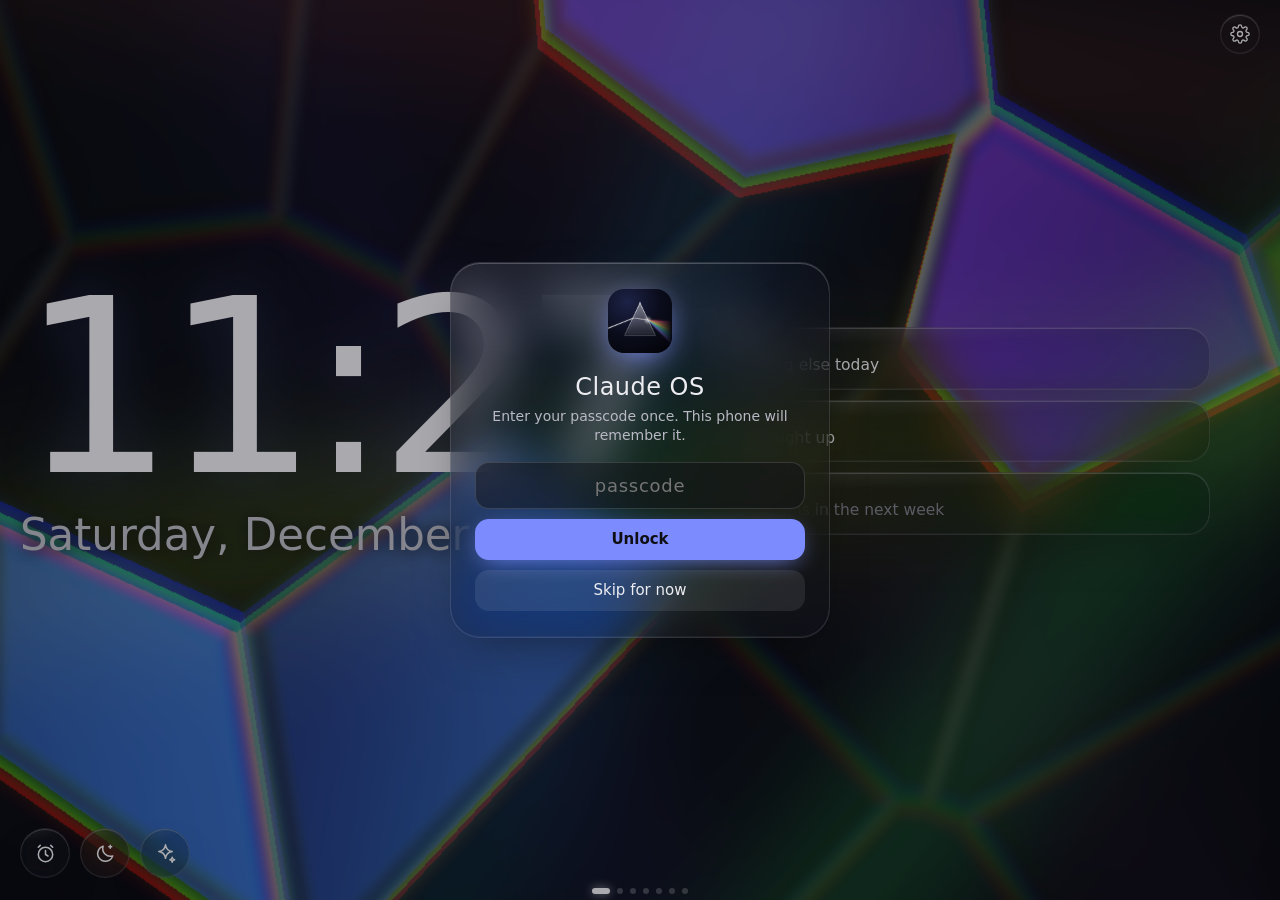
==== commit 744a192a: "Claude OS 2.6: a tap clears night mode and night dimming; they return after 3 quiet minutes Co-Autho" ====
--- a/os/index.html
+++ b/os/index.html
@@ -40,7 +40,7 @@
 
 <script src="bg.js?v=7"></script>
 <script src="prism.js?v=7"></script>
-<script src="os.js?v=7"></script>
+<script src="os.js?v=8"></script>
 <script src="https://feirzen.github.io/flag-hub/kit/kit.js" data-app="claude-os" data-name="Claude OS" data-longpress="off" defer></script>
 </body>
 </html>
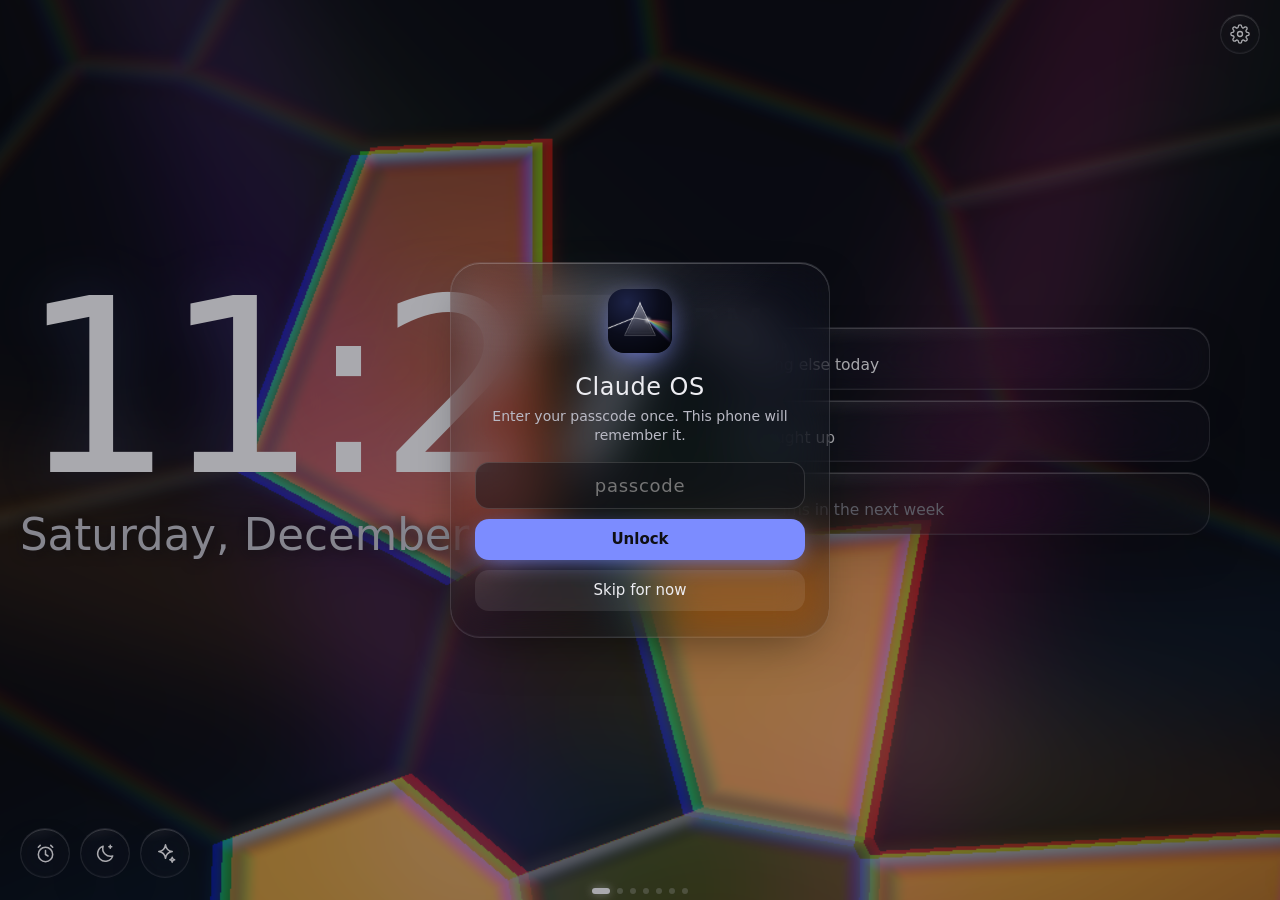
==== commit 7be03052: "Claude OS 2.7: screensaver music and timers, apps tab, calendar details, tap sounds - Screensaver: f" ====
--- a/os/index.html
+++ b/os/index.html
@@ -20,7 +20,7 @@
 <meta property="og:image" content="https://feirzen.github.io/flag-hub/os/icons/og-image.png?v=1">
 <meta property="og:url" content="https://feirzen.github.io/flag-hub/os/">
 <meta name="twitter:card" content="summary_large_image">
-<link rel="stylesheet" href="os.css?v=7">
+<link rel="stylesheet" href="os.css?v=8">
 </head>
 <body>
 <canvas id="gl" aria-hidden="true"></canvas>
@@ -30,6 +30,8 @@
 <div id="mini" class="glass"></div>
 <main id="deck"></main>
 <div id="dots"></div>
+<div id="idle"><div class="il js-il"></div><div class="ir js-ir"></div></div>
+<div id="idleprog" aria-hidden="true"><i class="js-spbar"></i></div>
 <button id="gear" class="glass round" aria-label="Settings"></button>
 <div id="toast" class="glass"></div>
 <div id="net" hidden>offline</div>
@@ -40,7 +42,7 @@
 
 <script src="bg.js?v=7"></script>
 <script src="prism.js?v=7"></script>
-<script src="os.js?v=8"></script>
+<script src="os.js?v=9"></script>
 <script src="https://feirzen.github.io/flag-hub/kit/kit.js" data-app="claude-os" data-name="Claude OS" data-longpress="off" defer></script>
 </body>
 </html>
--- a/os/os.css
+++ b/os/os.css
@@ -352,3 +352,41 @@
 .srt { display: flex; flex-direction: column; min-width: 0; font-size: 13.5px; line-height: 1.3; }
 .srt b, .srt .mut { white-space: nowrap; overflow: hidden; text-overflow: ellipsis; font-weight: 500; } .srt .mut { font-size: 12px; font-weight: 400; }
 .mtabs:has(.spsearch) { flex-direction: column; flex-wrap: nowrap; }
+
+/* ---------- 2.7: screensaver strip, apps shelf, calendar details ---------- */
+#idle { position: fixed; z-index: 21; left: var(--padL); right: var(--padR); bottom: calc(var(--padB) + 4px); display: flex; align-items: center; justify-content: space-between; gap: 16px;
+  opacity: 0; pointer-events: none; transition: opacity 1.2s var(--ease), transform 2.2s var(--ease); font-size: 13px; text-shadow: 0 1px 10px rgba(0,0,0,.6); }
+body.idle #idle { opacity: .5; pointer-events: auto; }
+body.idle #idle:active { opacity: .95; transition: opacity .2s; }
+body.nightmode #idle, body.nightmode #idleprog { opacity: 0 !important; pointer-events: none !important; }
+#idle .il, #idle .ir { display: flex; align-items: center; gap: 2px; min-width: 0; }
+#idle .ir { gap: 14px; margin-left: auto; font-variant-numeric: tabular-nums; flex: none; }
+#idle .il button { width: 36px; height: 36px; display: grid; place-items: center; border-radius: 50%; flex: none; transition: transform .3s var(--spring), background .3s; }
+#idle .il button:active { transform: scale(.86); background: color-mix(in srgb, var(--text) 16%, transparent); }
+#idle .il button svg { width: 15px; height: 15px; }
+#idle .it { margin-left: 8px; white-space: nowrap; overflow: hidden; text-overflow: ellipsis; color: var(--muted); min-width: 0; }
+#idle .it b { font-weight: 500; color: var(--text); margin-right: 7px; }
+#idle .ic { display: inline-flex; align-items: center; gap: 6px; color: var(--muted); padding: 8px 0; white-space: nowrap; }
+#idle .ic b { color: var(--text); font-weight: 500; } #idle .ic svg { width: 15px; height: 15px; } #idle .ic.paused { opacity: .6; }
+#idleprog { position: fixed; z-index: 21; left: 0; right: 0; bottom: 0; height: 2px; opacity: 0; pointer-events: none; transition: opacity 1.2s var(--ease); background: color-mix(in srgb, var(--text) 8%, transparent); }
+#idleprog i { display: block; height: 100%; width: 0; background: color-mix(in srgb, var(--text) 75%, transparent); transition: width 1s linear; }
+body.idle.idlemusic #idleprog { opacity: .55; }
+
+.page.apps { display: flex; flex-direction: column; }
+.appnote { font-size: 12.5px; }
+.appgrid { display: grid; grid-template-columns: repeat(auto-fill, minmax(86px, 1fr)); gap: 16px 8px; align-content: start; overflow-y: auto; scrollbar-width: none; min-height: 0; flex: 1; padding: 12px 44px 10px 2px; }
+.appgrid::-webkit-scrollbar { display: none; } .appgrid .empty { grid-column: 1 / -1; }
+.app { display: flex; flex-direction: column; align-items: center; gap: 7px; text-decoration: none; color: var(--text); font-size: 12px; text-align: center; min-width: 0; transition: transform .35s var(--spring); animation: pop .5s var(--spring) backwards; }
+.app:active { transform: scale(.9); }
+.app .ai2 { width: 62px; height: 62px; border-radius: 16px; overflow: hidden; display: grid; place-items: center; flex: none; }
+.app .ai2 i { font-style: normal; font-size: 26px; font-weight: 300; color: var(--muted); }
+.app .ai2 img { position: absolute; inset: 0; width: 100%; height: 100%; object-fit: cover; z-index: 2; }
+.app b { font-weight: 400; max-width: 100%; overflow: hidden; text-overflow: ellipsis; white-space: nowrap; }
+
+.calnext { flex: 1; min-width: 0; margin: 0 12px; font-size: 12.5px; color: var(--muted); white-space: nowrap; overflow: hidden; text-overflow: ellipsis; }
+.calnext b { color: var(--text); font-weight: 500; }
+.calnow { margin-right: 10px; flex: none; }
+.ce, .ce-ad { cursor: pointer; transition: filter .2s, transform .3s var(--spring); } .ce:active { filter: brightness(1.35); transform: scale(.98); }
+.evd { display: flex; flex-direction: column; gap: 10px; padding: 4px 0 6px; }
+.evrow { display: flex; gap: 14px; align-items: baseline; font-size: 15px; }
+.evrow .k { flex: none; width: 54px; font-size: 10.5px; letter-spacing: .14em; text-transform: uppercase; color: var(--muted); }
